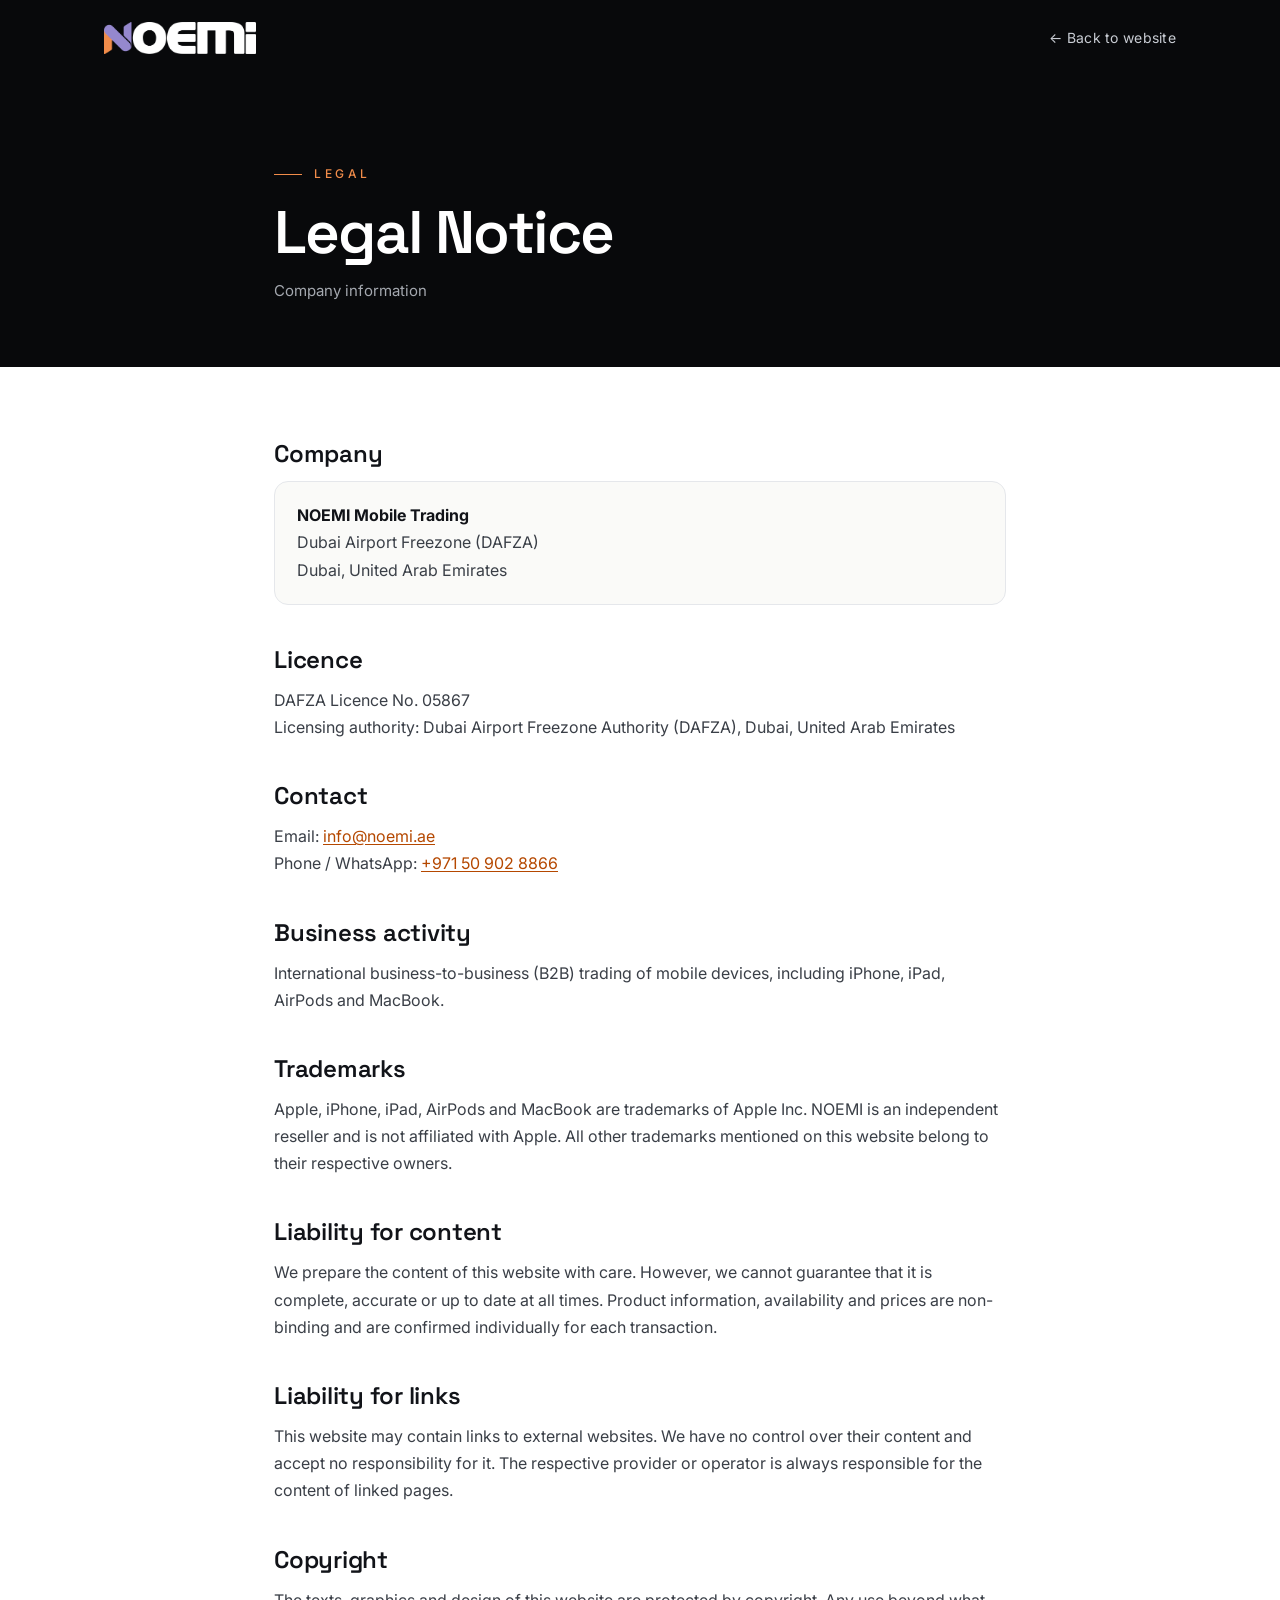
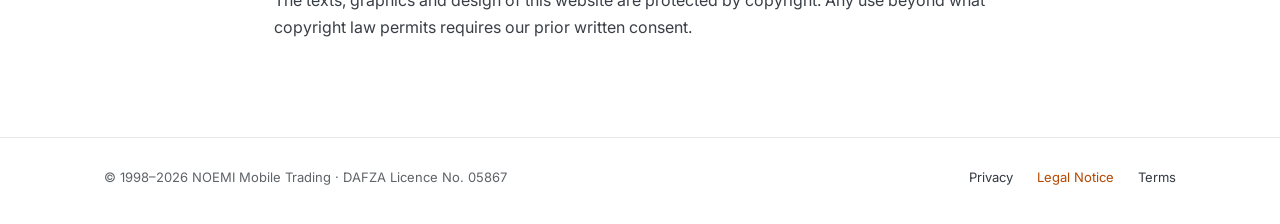
==== legal-notice.html @ bd338855 "CD" ====
<!DOCTYPE html>
<html lang="en">
<head>
<meta charset="UTF-8">
<meta name="viewport" content="width=device-width, initial-scale=1.0">
<title>Legal Notice | NOEMI</title>
<meta name="description" content="Company information and legal notice for NOEMI Mobile Trading, Dubai Airport Freezone (DAFZA).">
<link rel="canonical" href="https://noemi.ae/legal-notice.html">
<meta name="theme-color" content="#08090B">
<link rel="icon" type="image/png" href="favicon.ico">
<link rel="icon" type="image/png" sizes="32x32" href="favicon-32x32.png">
<link rel="preconnect" href="https://fonts.googleapis.com">
<link rel="preconnect" href="https://fonts.gstatic.com" crossorigin>
<link href="https://fonts.googleapis.com/css2?family=Space+Grotesk:wght@500;600&family=Inter:wght@400;500;600&display=swap" rel="stylesheet">
<link rel="stylesheet" href="./legal.css">
</head>
<body>
<header class="legal-header">
  <div class="container">
    <a href="./index.html" aria-label="NOEMI — home"><img src="./noemi-logo-light.webp" alt="NOEMI" width="152" height="32"></a>
    <a class="legal-back" href="./index.html">← Back to website</a>
  </div>
</header>
<section class="legal-hero">
  <div class="container">
    <span class="eyebrow">Legal</span>
    <h1>Legal Notice</h1>
    <p>Company information</p>
  </div>
</section>
<main>
  <div class="container">
    <h2>Company</h2>
    <div class="legal-card">
      <p><strong>NOEMI Mobile Trading</strong><br>
      Dubai Airport Freezone (DAFZA)<br>
      Dubai, United Arab Emirates</p>
    </div>

    <h2>Licence</h2>
    <p>DAFZA Licence No. 05867<br>
    Licensing authority: Dubai Airport Freezone Authority (DAFZA), Dubai, United Arab Emirates</p>

    <h2>Contact</h2>
    <p>Email: <a href="mailto:info@noemi.ae">info@noemi.ae</a><br>
    Phone / WhatsApp: <a href="tel:+971509028866">+971 50 902 8866</a></p>

    <h2>Business activity</h2>
    <p>International business-to-business (B2B) trading of mobile devices, including iPhone, iPad, AirPods and MacBook.</p>

    <h2>Trademarks</h2>
    <p>Apple, iPhone, iPad, AirPods and MacBook are trademarks of Apple Inc. NOEMI is an independent reseller and is not affiliated with Apple. All other trademarks mentioned on this website belong to their respective owners.</p>

    <h2>Liability for content</h2>
    <p>We prepare the content of this website with care. However, we cannot guarantee that it is complete, accurate or up to date at all times. Product information, availability and prices are non-binding and are confirmed individually for each transaction.</p>

    <h2>Liability for links</h2>
    <p>This website may contain links to external websites. We have no control over their content and accept no responsibility for it. The respective provider or operator is always responsible for the content of linked pages.</p>

    <h2>Copyright</h2>
    <p>The texts, graphics and design of this website are protected by copyright. Any use beyond what copyright law permits requires our prior written consent.</p>
  </div>
</main>
<footer class="legal-footer">
  <div class="container">
    <span>© 1998–2026 NOEMI Mobile Trading · DAFZA Licence No. 05867</span>
    <nav aria-label="Legal">
      <a href="./privacy.html">Privacy</a>
      <a href="./legal-notice.html" aria-current="page">Legal Notice</a>
      <a href="./terms.html">Terms</a>
    </nav>
  </div>
</footer>
</body>
</html>
---- legal.css ----
:root{--black:#08090B;--ink:#111318;--text:#3a3f47;--muted:#5F6368;--line:#E5E7EB;--orange:#f18c4a;--orange-dark:#b54800;--font-display:'Space Grotesk','Inter',system-ui,-apple-system,'Segoe UI',Roboto,sans-serif;--font-body:'Inter','Space Grotesk',system-ui,-apple-system,'Segoe UI',Roboto,sans-serif;--pad:clamp(20px,5vw,72px)}
*,*::before,*::after{box-sizing:border-box;margin:0;padding:0}
body{font-family:var(--font-body);background:#fff;color:var(--text);line-height:1.7;font-size:16px;-webkit-font-smoothing:antialiased}
a{color:inherit}
.container{width:100%;max-width:860px;margin:0 auto;padding:0 var(--pad)}
.legal-header{background:var(--black)}
.legal-header .container{max-width:1200px;display:flex;align-items:center;justify-content:space-between;gap:20px;height:76px}
.legal-header img{height:32px;width:auto;display:block}
.legal-back{color:#C9CDD4;font-size:14px;text-decoration:none;letter-spacing:.02em}
.legal-back:hover,.legal-back:focus-visible{color:var(--orange)}
.legal-hero{background:var(--black);color:#fff;padding:clamp(40px,7vw,80px) 0 clamp(36px,6vw,64px)}
.legal-hero .eyebrow{display:inline-flex;align-items:center;gap:12px;font-size:12px;letter-spacing:.3em;text-transform:uppercase;color:var(--orange);font-weight:500}
.legal-hero .eyebrow::before{content:"";width:28px;height:1px;background:var(--orange)}
.legal-hero h1{margin-top:16px;font-family:var(--font-display);font-size:clamp(34px,6vw,60px);font-weight:600;letter-spacing:-.03em;line-height:1.05}
.legal-hero p{margin-top:14px;color:#A4A8AF;font-size:15px}
main{padding:clamp(36px,6vw,72px) 0 clamp(48px,8vw,96px)}
main h2{font-family:var(--font-display);color:var(--ink);font-size:clamp(20px,2.4vw,24px);font-weight:600;letter-spacing:-.01em;line-height:1.25;margin:40px 0 12px}
main h2:first-child{margin-top:0}
main p,main li{font-size:16px}
main p+p{margin-top:12px}
main ul{margin:12px 0 0 20px}
main li+li{margin-top:6px}
main a{color:var(--orange-dark);text-underline-offset:2px}
.legal-card{border:1px solid var(--line);border-radius:14px;padding:20px 22px;background:#FAFAF8}
.legal-card p{margin:0}
.legal-card strong{color:var(--ink)}
.legal-footer{border-top:1px solid var(--line);padding:28px 0 36px;font-size:13px;color:var(--muted)}
.legal-footer .container{max-width:1200px;display:flex;flex-wrap:wrap;justify-content:space-between;gap:12px 28px}
.legal-footer nav{display:flex;flex-wrap:wrap;gap:8px 24px}
.legal-footer a{text-decoration:none;color:#333840}
.legal-footer a:hover,.legal-footer a[aria-current="page"]{color:var(--orange-dark)}
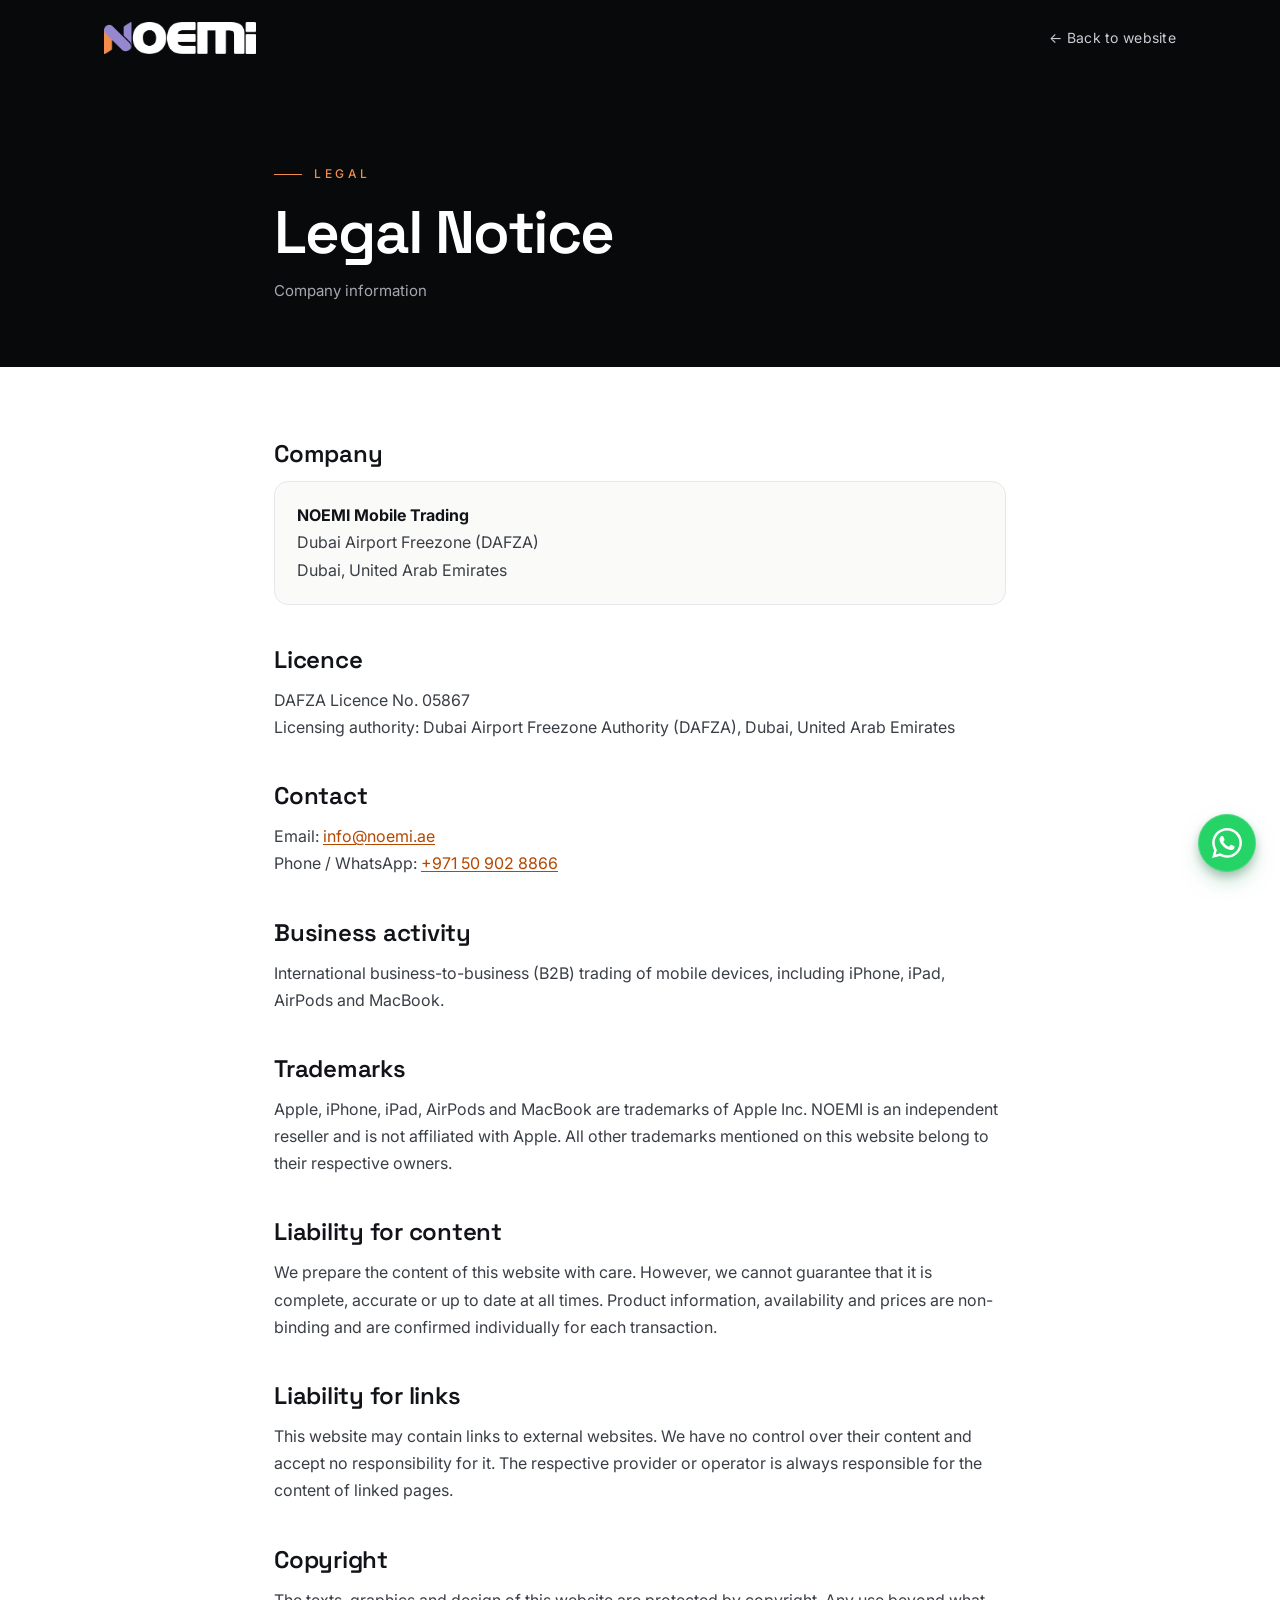
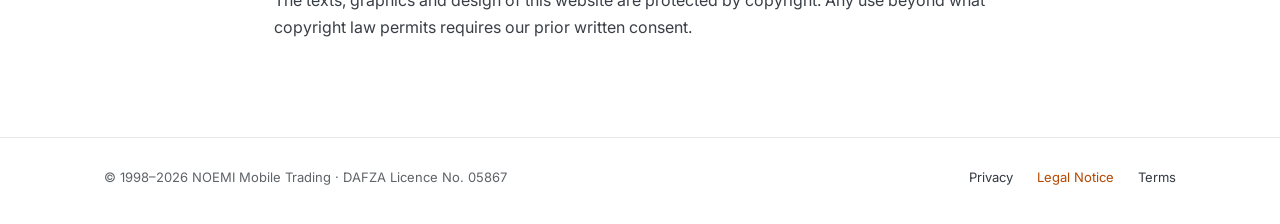
==== commit 074ef329: "CD" ====
--- a/legal-notice.html
+++ b/legal-notice.html
@@ -13,6 +13,7 @@
 <link rel="preconnect" href="https://fonts.gstatic.com" crossorigin>
 <link href="https://fonts.googleapis.com/css2?family=Space+Grotesk:wght@500;600&family=Inter:wght@400;500;600&display=swap" rel="stylesheet">
 <link rel="stylesheet" href="./legal.css">
+<link rel="stylesheet" href="./wa-float.css">
 </head>
 <body>
 <header class="legal-header">
@@ -71,5 +72,6 @@
     </nav>
   </div>
 </footer>
+<a class="wa-float" href="https://wa.me/971509028866?text=Hello%20NOEMI%2C%20I%20have%20a%20business%20inquiry." target="_blank" rel="noopener noreferrer" aria-label="Chat with NOEMI on WhatsApp (opens in a new tab)"><svg viewBox="0 0 24 24" aria-hidden="true" focusable="false"><path fill="currentColor" d="M17.472 14.382c-.297-.149-1.758-.867-2.03-.967-.273-.099-.471-.148-.67.15-.197.297-.767.966-.94 1.164-.173.199-.347.223-.644.075-.297-.15-1.255-.463-2.39-1.475-.883-.788-1.48-1.761-1.653-2.059-.173-.297-.018-.458.13-.606.134-.133.298-.347.446-.52.149-.174.198-.298.298-.497.099-.198.05-.371-.025-.52-.075-.149-.669-1.612-.916-2.207-.242-.579-.487-.5-.669-.51-.173-.008-.371-.01-.57-.01-.198 0-.52.074-.792.372-.272.297-1.04 1.016-1.04 2.479 0 1.462 1.065 2.875 1.213 3.074.149.198 2.096 3.2 5.077 4.487.709.306 1.262.489 1.694.625.712.227 1.36.195 1.871.118.571-.085 1.758-.719 2.006-1.413.248-.694.248-1.289.173-1.413-.074-.124-.272-.198-.57-.347m-5.421 7.403h-.004a9.87 9.87 0 01-5.031-1.378l-.361-.214-3.741.982.998-3.648-.235-.374a9.86 9.86 0 01-1.51-5.26c.001-5.45 4.436-9.884 9.888-9.884 2.64 0 5.122 1.03 6.988 2.898a9.825 9.825 0 012.893 6.994c-.003 5.45-4.437 9.884-9.885 9.884m8.413-18.297A11.815 11.815 0 0012.05 0C5.495 0 .16 5.335.157 11.892c0 2.096.547 4.142 1.588 5.945L.057 24l6.305-1.654a11.882 11.882 0 005.683 1.448h.005c6.554 0 11.89-5.335 11.893-11.893a11.821 11.821 0 00-3.48-8.413z"/></svg><span class="wa-float__tip" aria-hidden="true">Chat with us on WhatsApp</span></a>
 </body>
 </html>
--- a/wa-float.css
+++ b/wa-float.css
@@ -0,0 +1,28 @@
+/* Floating WhatsApp button — shared by index.html and the legal pages */
+.wa-float{position:fixed;right:max(24px,env(safe-area-inset-right));bottom:max(28px,env(safe-area-inset-bottom));z-index:900;display:grid;place-items:center;width:58px;height:58px;border-radius:50%;background:#25D366;color:#fff;text-decoration:none;-webkit-tap-highlight-color:transparent;box-shadow:0 0 0 1px rgba(255,255,255,.18) inset,0 10px 24px -8px rgba(18,140,74,.55),0 4px 10px rgba(8,9,11,.18);transition:transform .35s cubic-bezier(.22,.61,.36,1),box-shadow .35s ease,background-color .25s ease;animation:wa-float-in .7s cubic-bezier(.22,.61,.36,1) .9s backwards}
+.wa-float svg{position:relative;z-index:1;width:30px;height:30px;display:block}
+.wa-float::before{content:"";position:absolute;inset:0;border-radius:50%;background:#25D366;z-index:0;opacity:0;pointer-events:none;animation:wa-float-halo 6s ease-out 2.4s infinite}
+.wa-float:hover{transform:translateY(-2px) scale(1.06);background:#2bdc6c;box-shadow:0 0 0 1px rgba(255,255,255,.22) inset,0 16px 32px -10px rgba(18,140,74,.65),0 6px 14px rgba(8,9,11,.2)}
+.wa-float:active{transform:scale(.94);transition-duration:.1s}
+.wa-float:focus{outline:none}
+.wa-float:focus-visible{outline:3px solid #fff;outline-offset:3px;box-shadow:0 0 0 7px #128C4A,0 10px 24px -8px rgba(18,140,74,.55)}
+.wa-float__tip{position:absolute;right:calc(100% + 14px);top:50%;transform:translate(8px,-50%);white-space:nowrap;padding:9px 14px;border-radius:10px;background:#111318;color:#fff;font:500 13px/1.2 'Inter',system-ui,-apple-system,'Segoe UI',Roboto,sans-serif;letter-spacing:.01em;box-shadow:0 10px 24px -10px rgba(8,9,11,.5);opacity:0;visibility:hidden;pointer-events:none;transition:opacity .25s ease,transform .3s cubic-bezier(.22,.61,.36,1),visibility .25s}
+.wa-float__tip::after{content:"";position:absolute;left:100%;top:50%;transform:translateY(-50%);border:6px solid transparent;border-left-color:#111318}
+.wa-float:focus-visible .wa-float__tip{opacity:1;visibility:visible;transform:translate(0,-50%)}
+@media(hover:hover){.wa-float:hover .wa-float__tip{opacity:1;visibility:visible;transform:translate(0,-50%)}}
+@media(hover:none){.wa-float__tip{display:none}}
+@keyframes wa-float-in{from{opacity:0;transform:translateY(18px) scale(.8)}to{opacity:1;transform:none}}
+@keyframes wa-float-halo{0%{opacity:.45;transform:scale(1)}30%{opacity:0;transform:scale(1.55)}100%{opacity:0;transform:scale(1.55)}}
+@media(max-width:767px){
+  .wa-float{right:max(16px,env(safe-area-inset-right));bottom:max(20px,env(safe-area-inset-bottom));width:54px;height:54px}
+  .wa-float svg{width:28px;height:28px}
+}
+/* keep the last footer line clear of the button */
+@media(max-width:1023px){.site-footer,.legal-footer{padding-bottom:104px}}
+@media(prefers-reduced-motion:reduce){
+  .wa-float{animation:none;transition:none}
+  .wa-float::before{animation:none;display:none}
+  .wa-float:hover{transform:none}
+  .wa-float__tip{transition:none}
+}
+@media print{.wa-float{display:none}}
